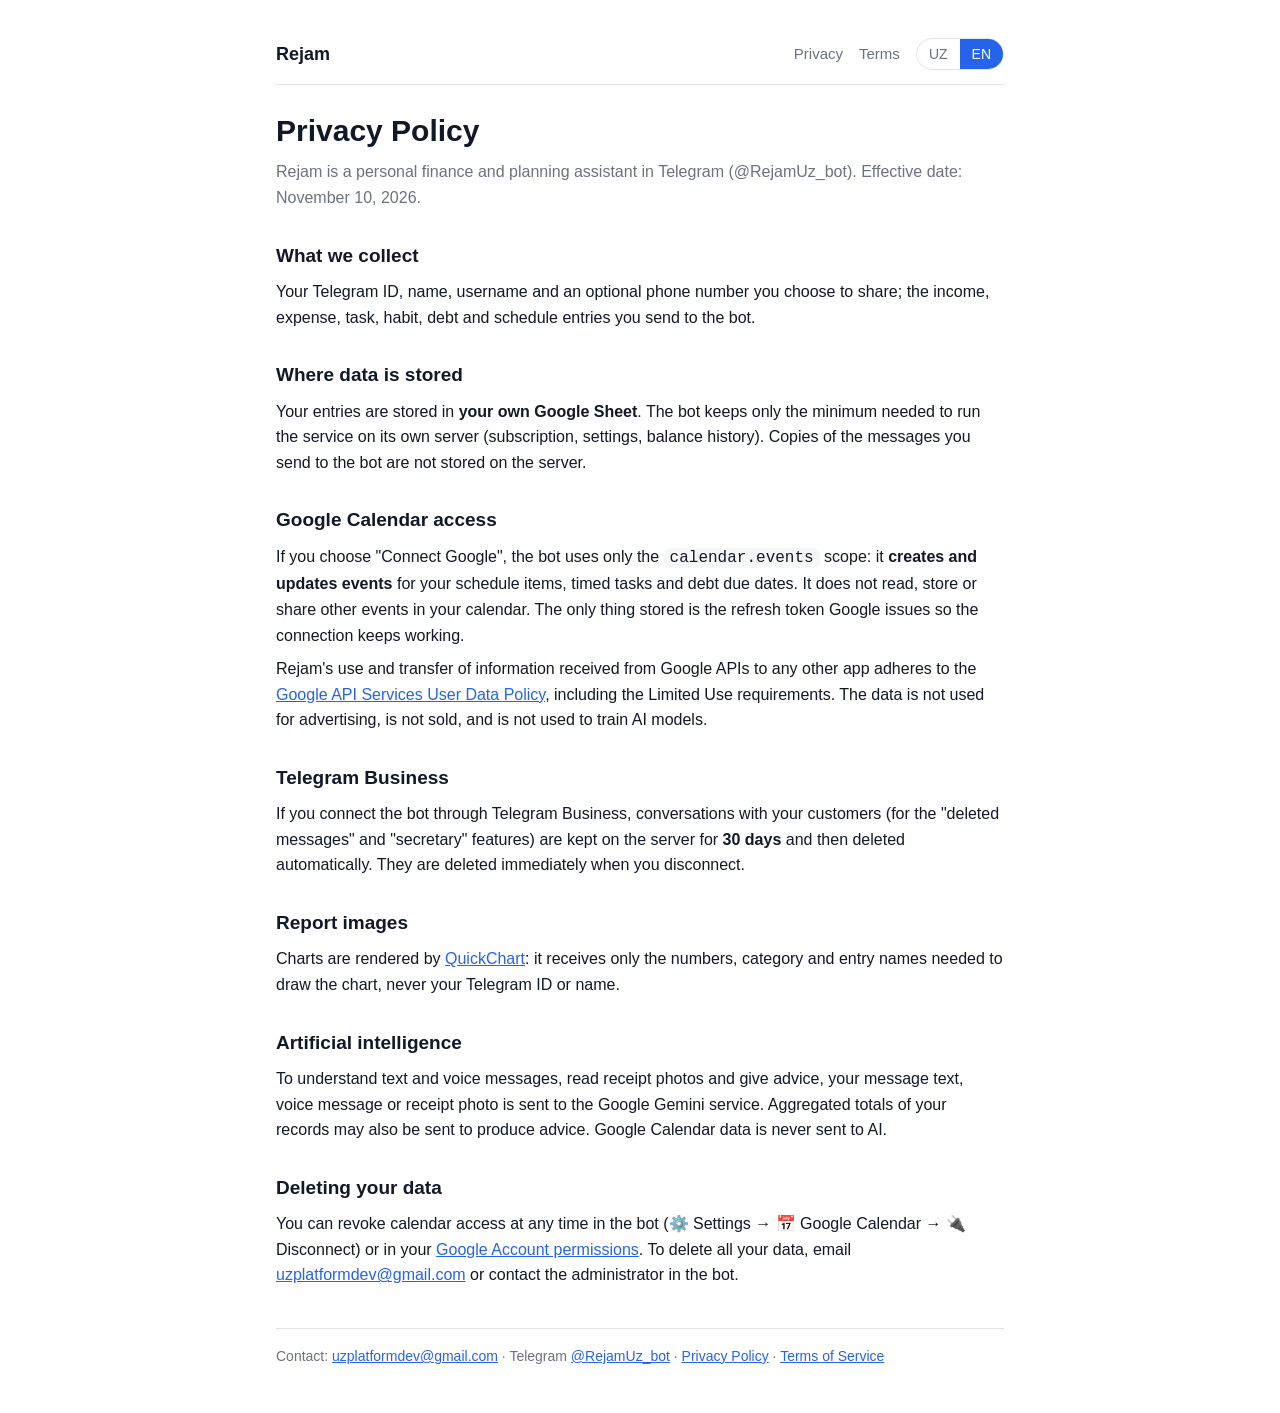
==== privacy.html @ bec5e9fe "rejam.uz site: bilingual home, privacy, terms, OAuth relay Co-Authored-By: Claude Sonnet 5.5 <norepl" ====
<!doctype html><html lang="uz" data-lang="uz"><head><meta charset="utf-8"><meta name="viewport" content="width=device-width, initial-scale=1"><link rel="stylesheet" href="/style.css"><script src="/lang.js" defer></script>
<title>Rejam — Privacy Policy / Maxfiylik siyosati</title><meta name="description" content="Rejam privacy policy: what data is collected, how Google Calendar access is used, retention and deletion."></head><body><main><nav><a class="brand" href="/">Rejam</a><a href="/privacy"><span data-l="uz">Maxfiylik</span><span data-l="en">Privacy</span></a><a href="/terms"><span data-l="uz">Shartlar</span><span data-l="en">Terms</span></a><span class="lang"><button data-v="uz">UZ</button><button data-v="en">EN</button></span></nav>
<div data-l="uz"><h1>Maxfiylik siyosati</h1>
<p class="muted">Rejam — Telegram'dagi moliya va rejalashtirish yordamchisi (@RejamUz_bot). Kuchga kirgan sana: 2026-yil 10-noyabr.</p>
<h2>Qanday ma'lumotlar yig'iladi</h2>
<p>Telegram ID, ism, foydalanuvchi nomi va siz ixtiyoriy yuborgan telefon raqami; botga kiritgan kirim-chiqim, vazifa, odat, qarz va kun tartib yozuvlaringiz.</p>
<h2>Ma'lumotlar qayerda saqlanadi</h2>
<p>Yozuvlaringiz <b>sizning o'z Google jadvalingizda</b> saqlanadi. Bot xizmat uchun zarur minimal ma'lumotni (obuna, sozlamalar, balans tarixi) o'z serverida saqlaydi. Botga yuborgan xabarlaringizning nusxasi serverda saqlanmaydi.</p>
<h2>Google Calendar ruxsati</h2>
<p>«Google bilan ulash» orqali ruxsat bersangiz, bot faqat <code>calendar.events</code> ruxsatidan foydalanadi: kun tartib bandlari, soatli vazifalar va qarz muddatlarini kalendaringizga voqea sifatida <b>qo'shadi va yangilaydi</b>. Bot kalendaringizdagi boshqa voqealarni o'qimaydi, saqlamaydi va hech kimga bermaydi. Saqlanadigan yagona narsa — ulanishni davom ettirish uchun Google bergan yangilash tokeni.</p>
<p>Rejam Google API'laridan olingan ma'lumotlardan foydalanishi va boshqa ilovalarga uzatishi <a href="https://developers.google.com/terms/api-services-user-data-policy">Google API Services User Data Policy</a> talablariga, jumladan Limited Use talablariga mos keladi. Ma'lumotlar reklama uchun ishlatilmaydi, sotilmaydi va sun'iy intellekt modellarini o'qitish uchun berilmaydi.</p>
<h2>Telegram Business</h2>
<p>Botni Telegram Business orqali ulasangiz, mijozlaringiz bilan yozishmalar («o'chirilgan xabarlar» va «kotib» funksiyalari uchun) serverda <b>30 kun</b> saqlanadi va keyin avtomatik o'chiriladi. Ulanishni uzganingizda ular darhol o'chiriladi.</p>
<h2>Hisobot rasmlari</h2>
<p>Grafikli hisobotlar <a href="https://quickchart.io">QuickChart</a> xizmati orqali chiziladi: unga faqat chizish uchun zarur raqamlar, kategoriya va yozuv nomlari yuboriladi, Telegram ID yoki ismingiz yuborilmaydi.</p>
<h2>Sun'iy intellekt</h2>
<p>Matn yoki ovozli xabarlarni tushunish, chek rasmlarini o'qish va maslahat berish uchun so'rovingiz matni, ovozli xabar yoki chek rasmi Google Gemini xizmatiga yuboriladi. Maslahat uchun kirim-chiqimlaringizning jamlangan ko'rsatkichlari ham yuboriladi. Google Calendar ma'lumotlari AI'ga yuborilmaydi.</p>
<h2>Ma'lumotlarni o'chirish</h2>
<p>Kalendar ruxsatini istalgan vaqtda botda (⚙️ Sozlamalar → 📅 Google Calendar → 🔌 Uzish) yoki <a href="https://myaccount.google.com/permissions">Google hisobingiz sozlamalarida</a> bekor qilishingiz mumkin. Barcha ma'lumotlaringizni o'chirish uchun <a href="mailto:uzplatformdev@gmail.com">uzplatformdev@gmail.com</a> ga yozing yoki botda administratorga murojaat qiling.</p></div><div data-l="en"><h1>Privacy Policy</h1>
<p class="muted">Rejam is a personal finance and planning assistant in Telegram (@RejamUz_bot). Effective date: November 10, 2026.</p>
<h2>What we collect</h2>
<p>Your Telegram ID, name, username and an optional phone number you choose to share; the income, expense, task, habit, debt and schedule entries you send to the bot.</p>
<h2>Where data is stored</h2>
<p>Your entries are stored in <b>your own Google Sheet</b>. The bot keeps only the minimum needed to run the service on its own server (subscription, settings, balance history). Copies of the messages you send to the bot are not stored on the server.</p>
<h2>Google Calendar access</h2>
<p>If you choose "Connect Google", the bot uses only the <code>calendar.events</code> scope: it <b>creates and updates events</b> for your schedule items, timed tasks and debt due dates. It does not read, store or share other events in your calendar. The only thing stored is the refresh token Google issues so the connection keeps working.</p>
<p>Rejam's use and transfer of information received from Google APIs to any other app adheres to the <a href="https://developers.google.com/terms/api-services-user-data-policy">Google API Services User Data Policy</a>, including the Limited Use requirements. The data is not used for advertising, is not sold, and is not used to train AI models.</p>
<h2>Telegram Business</h2>
<p>If you connect the bot through Telegram Business, conversations with your customers (for the "deleted messages" and "secretary" features) are kept on the server for <b>30 days</b> and then deleted automatically. They are deleted immediately when you disconnect.</p>
<h2>Report images</h2>
<p>Charts are rendered by <a href="https://quickchart.io">QuickChart</a>: it receives only the numbers, category and entry names needed to draw the chart, never your Telegram ID or name.</p>
<h2>Artificial intelligence</h2>
<p>To understand text and voice messages, read receipt photos and give advice, your message text, voice message or receipt photo is sent to the Google Gemini service. Aggregated totals of your records may also be sent to produce advice. Google Calendar data is never sent to AI.</p>
<h2>Deleting your data</h2>
<p>You can revoke calendar access at any time in the bot (⚙️ Settings → 📅 Google Calendar → 🔌 Disconnect) or in your <a href="https://myaccount.google.com/permissions">Google Account permissions</a>. To delete all your data, email <a href="mailto:uzplatformdev@gmail.com">uzplatformdev@gmail.com</a> or contact the administrator in the bot.</p></div>
<footer><span data-l="uz">Aloqa: <a href="mailto:uzplatformdev@gmail.com">uzplatformdev@gmail.com</a> · Telegram <a href="https://t.me/RejamUz_bot">@RejamUz_bot</a> · <a href="/privacy">Maxfiylik siyosati</a> · <a href="/terms">Foydalanish shartlari</a></span><span data-l="en">Contact: <a href="mailto:uzplatformdev@gmail.com">uzplatformdev@gmail.com</a> · Telegram <a href="https://t.me/RejamUz_bot">@RejamUz_bot</a> · <a href="/privacy">Privacy Policy</a> · <a href="/terms">Terms of Service</a></span></footer></main></body></html>
---- style.css ----
:root{--bg:#fff;--card:#f6f7f9;--text:#111827;--muted:#6b7280;--accent:#2563eb;--line:rgba(127,127,127,.2)}
@media (prefers-color-scheme:dark){:root{--bg:#0f1115;--card:#1a1d23;--text:#f3f4f6;--muted:#9ca3af;--accent:#60a5fa}}
*{box-sizing:border-box}
body{margin:0;background:var(--bg);color:var(--text);font:16px/1.6 -apple-system,BlinkMacSystemFont,"Segoe UI",Roboto,sans-serif}
main{max-width:760px;margin:0 auto;padding:24px 16px 48px}
nav{display:flex;gap:16px;align-items:center;flex-wrap:wrap;padding:14px 0;border-bottom:1px solid var(--line);margin-bottom:28px}
nav .brand{font-weight:700;font-size:18px;color:var(--text);text-decoration:none;margin-right:auto}
nav a{color:var(--muted);text-decoration:none;font-size:15px} nav a:hover{color:var(--accent)}
.lang{display:inline-flex;border:1px solid var(--line);border-radius:999px;overflow:hidden}
.lang button{border:0;background:none;color:var(--muted);padding:4px 12px;font:inherit;font-size:14px;cursor:pointer}
.lang button.on{background:var(--accent);color:#fff}
h1{font-size:30px;line-height:1.2;margin:0 0 10px} h2{font-size:19px;margin:30px 0 8px} p{margin:8px 0}
.lead{font-size:18px;color:var(--muted)}
.btn{display:inline-block;background:var(--accent);color:#fff;text-decoration:none;padding:11px 20px;border-radius:12px;font-weight:600;margin:14px 8px 0 0}
.btn.alt{background:none;color:var(--accent);border:1px solid var(--accent)}
.grid{display:grid;grid-template-columns:repeat(auto-fit,minmax(210px,1fr));gap:12px;margin-top:14px}
.card{background:var(--card);border-radius:14px;padding:14px 16px} .card b{display:block;margin-bottom:2px}
.muted{color:var(--muted)} a{color:var(--accent)} code{background:var(--card);padding:1px 6px;border-radius:6px}
footer{margin-top:40px;padding-top:16px;border-top:1px solid var(--line);color:var(--muted);font-size:14px}
[data-l]{display:none} html[data-lang=uz] [data-l=uz],html[data-lang=en] [data-l=en]{display:block}
html[data-lang=uz] span[data-l=uz],html[data-lang=en] span[data-l=en]{display:inline}
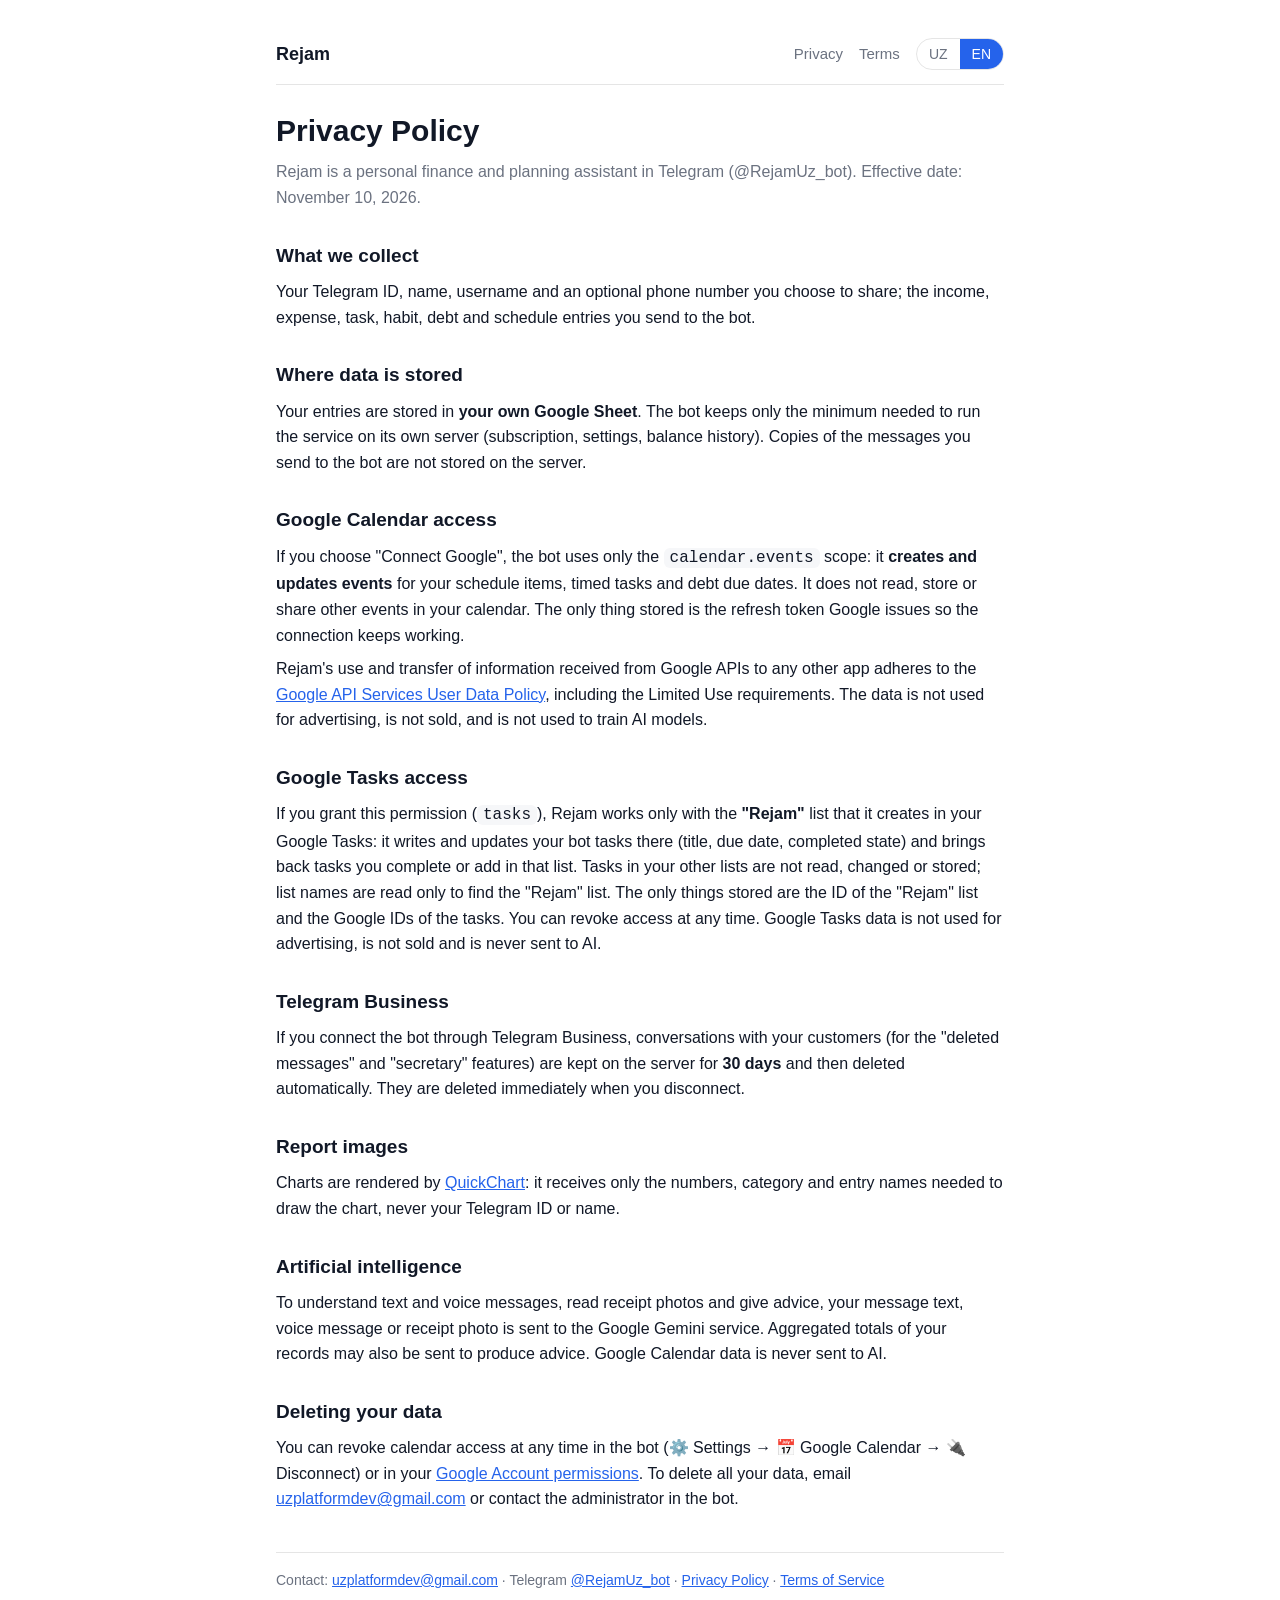
==== commit b2663e92: "Privacy policy and home page: Google Tasks Co-Authored-By: Claude Sonnet 5.5 <noreply@anthropic.com>" ====
--- a/privacy.html
+++ b/privacy.html
@@ -9,6 +9,8 @@
 <h2>Google Calendar ruxsati</h2>
 <p>«Google bilan ulash» orqali ruxsat bersangiz, bot faqat <code>calendar.events</code> ruxsatidan foydalanadi: kun tartib bandlari, soatli vazifalar va qarz muddatlarini kalendaringizga voqea sifatida <b>qo'shadi va yangilaydi</b>. Bot kalendaringizdagi boshqa voqealarni o'qimaydi, saqlamaydi va hech kimga bermaydi. Saqlanadigan yagona narsa — ulanishni davom ettirish uchun Google bergan yangilash tokeni.</p>
 <p>Rejam Google API'laridan olingan ma'lumotlardan foydalanishi va boshqa ilovalarga uzatishi <a href="https://developers.google.com/terms/api-services-user-data-policy">Google API Services User Data Policy</a> talablariga, jumladan Limited Use talablariga mos keladi. Ma'lumotlar reklama uchun ishlatilmaydi, sotilmaydi va sun'iy intellekt modellarini o'qitish uchun berilmaydi.</p>
+<h2>Google Tasks ruxsati</h2>
+<p>Shu ruxsatni (<code>tasks</code>) bersangiz, Rejam Google Tasks'ingizda faqat o'zi ochgan <b>«Rejam»</b> ro'yxati bilan ishlaydi: botdagi vazifalaringizni u yerga yozadi va yangilaydi (nomi, sanasi, bajarilgani), u ro'yxatda siz belgilagan yoki qo'shgan vazifalarni botga oladi. Boshqa ro'yxatlaringizdagi vazifalar o'qilmaydi, o'zgartirilmaydi va saqlanmaydi; ro'yxatlar nomlari faqat «Rejam» ro'yxatini topish uchun o'qiladi. Saqlanadigan narsa: «Rejam» ro'yxatining ID'si va vazifalarning Google ID'lari. Ruxsatni istalgan vaqtda bekor qilishingiz mumkin. Google Tasks ma'lumotlari reklama uchun ishlatilmaydi, sotilmaydi va AI'ga yuborilmaydi.</p>
 <h2>Telegram Business</h2>
 <p>Botni Telegram Business orqali ulasangiz, mijozlaringiz bilan yozishmalar («o'chirilgan xabarlar» va «kotib» funksiyalari uchun) serverda <b>30 kun</b> saqlanadi va keyin avtomatik o'chiriladi. Ulanishni uzganingizda ular darhol o'chiriladi.</p>
 <h2>Hisobot rasmlari</h2>
@@ -25,6 +27,8 @@
 <h2>Google Calendar access</h2>
 <p>If you choose "Connect Google", the bot uses only the <code>calendar.events</code> scope: it <b>creates and updates events</b> for your schedule items, timed tasks and debt due dates. It does not read, store or share other events in your calendar. The only thing stored is the refresh token Google issues so the connection keeps working.</p>
 <p>Rejam's use and transfer of information received from Google APIs to any other app adheres to the <a href="https://developers.google.com/terms/api-services-user-data-policy">Google API Services User Data Policy</a>, including the Limited Use requirements. The data is not used for advertising, is not sold, and is not used to train AI models.</p>
+<h2>Google Tasks access</h2>
+<p>If you grant this permission (<code>tasks</code>), Rejam works only with the <b>"Rejam"</b> list that it creates in your Google Tasks: it writes and updates your bot tasks there (title, due date, completed state) and brings back tasks you complete or add in that list. Tasks in your other lists are not read, changed or stored; list names are read only to find the "Rejam" list. The only things stored are the ID of the "Rejam" list and the Google IDs of the tasks. You can revoke access at any time. Google Tasks data is not used for advertising, is not sold and is never sent to AI.</p>
 <h2>Telegram Business</h2>
 <p>If you connect the bot through Telegram Business, conversations with your customers (for the "deleted messages" and "secretary" features) are kept on the server for <b>30 days</b> and then deleted automatically. They are deleted immediately when you disconnect.</p>
 <h2>Report images</h2>
